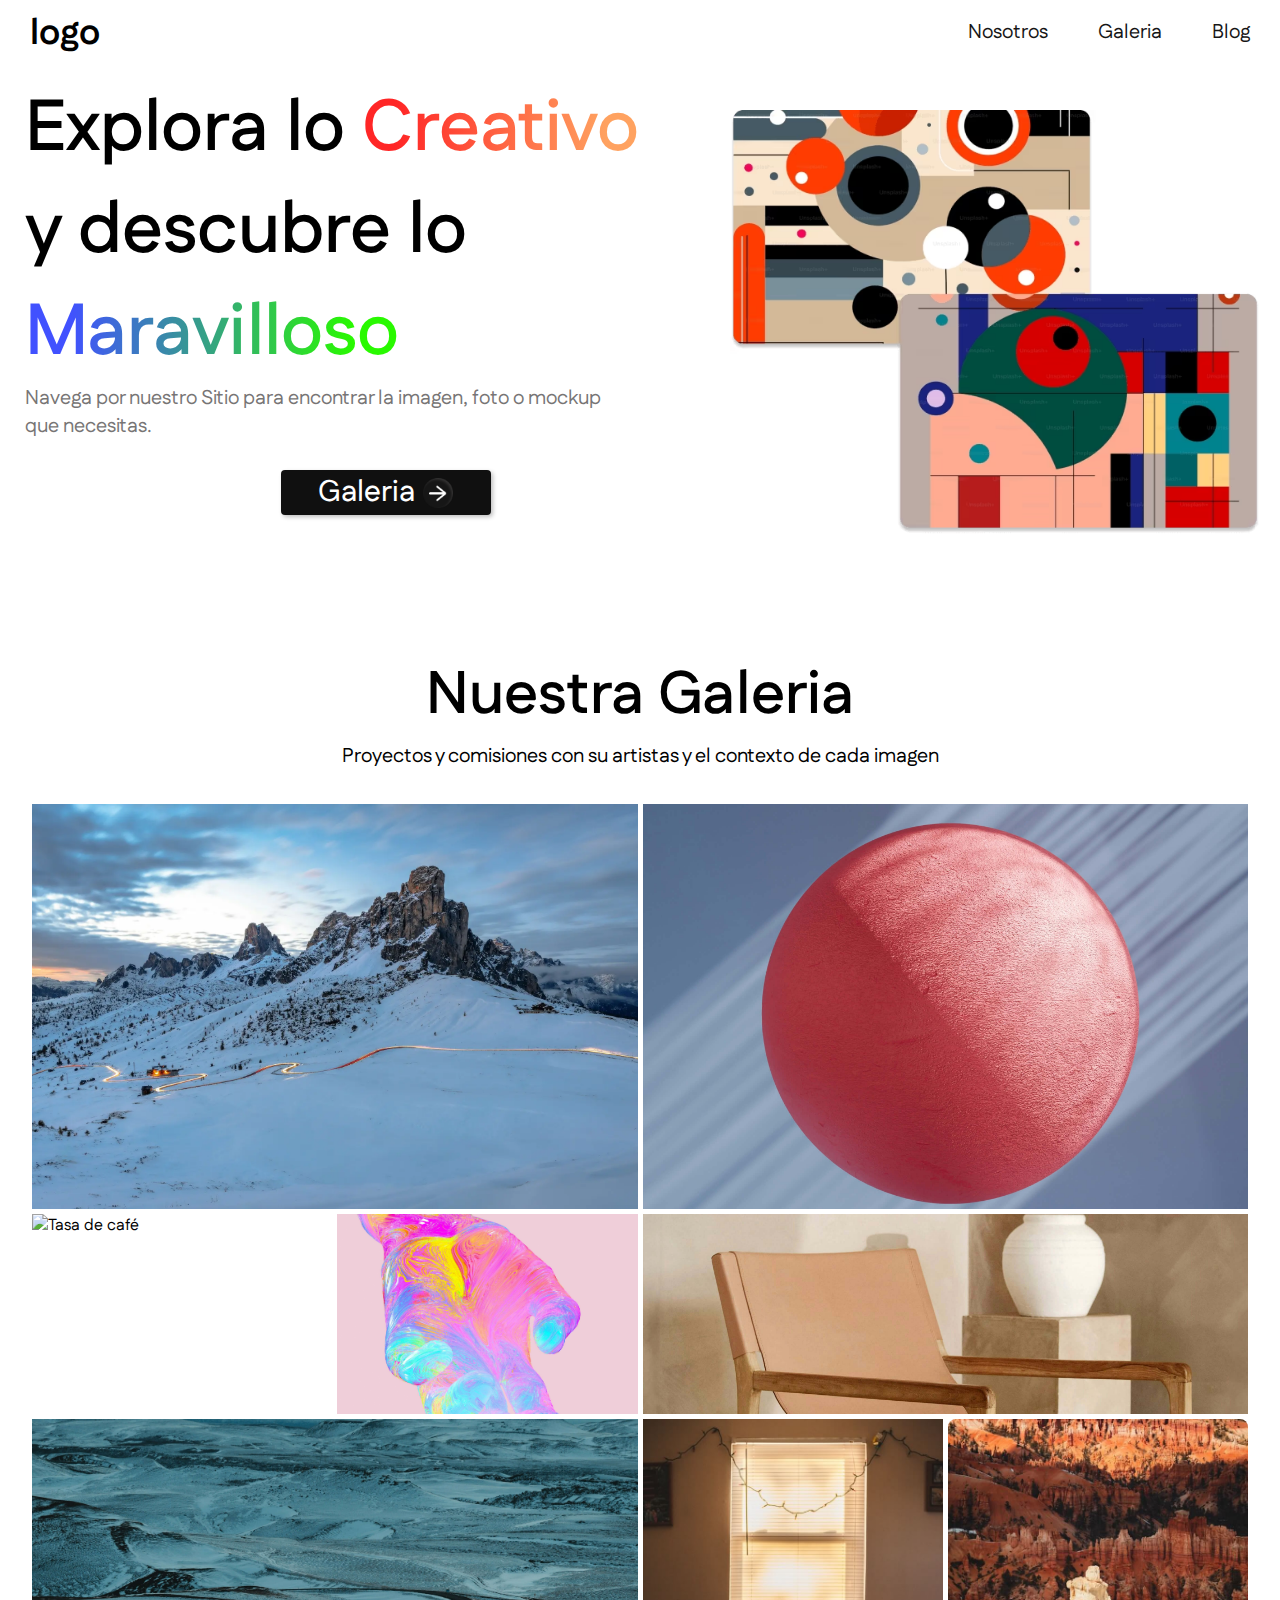
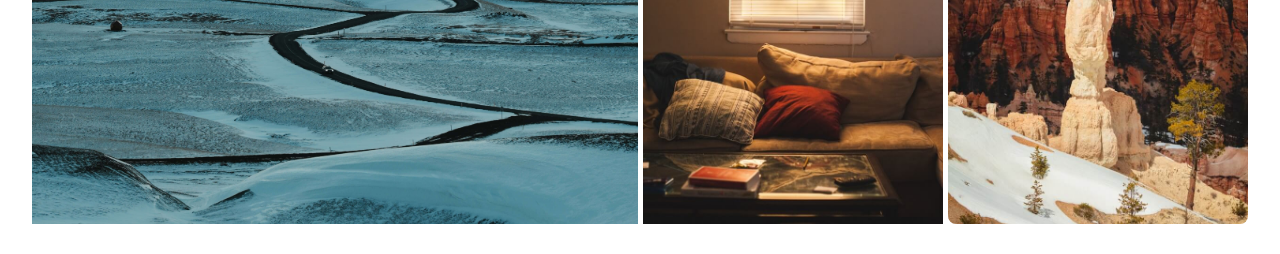
==== index.html @ 25e41072 "Correccion de html" ====
<!DOCTYPE html>
<html lang="en">
  <head>
    <meta charset="UTF-8" />
    <meta name="viewport" content="width=device-width, initial-scale=1.0" />
    <title>Galeria de imagen</title>
    <link rel="stylesheet" href="src/styles.css" />
  </head>
  <body>
    <header class="header-main">
      <section class="header1">
        <h1 class="logo">logo</h1>
        <article class="Descripcion">
          <div class="header__title">
            <h2 class="title">
              Explora lo <span class="desta1">Creativo</span> <br />
              y descubre lo
              <span class="desta2">Maravilloso</span>
            </h2>
          </div>
          <p class="paragraph">
            Navega por nuestro Sitio para encontrar la imagen, foto o mockup que
            necesitas.
          </p>
          <div class="section-btn">
            <button type="button" class="btn">
              Galeria
              <img src="img/Arrow2.png" class="arrow" alt="icon-arrow" />
            </button>
          </div>
        </article>
      </section>

      <section class="header2">
        <nav class="navigation">
          <a href="#" class="navi">Nosotros</a>
          <a href="#" class="navi">Galeria</a>
          <a href="#" class="navi">Blog</a>
        </nav>

        <picture class="group-img">
          <source srcset="/img/Imagenes-header.avif" type="image/avif" />
          <source srcset="/img/Imagenes-header.webp" type="image/webp" />
          <img
            src="/img/Imagenes-header.png"
            class="header__img"
            alt="Imagen del header"
          />
        </picture>
      </section>
    </header>

    <section class="Galeria">
      <div class="galery-description">
        <h1 class="galery__title">Nuestra Galeria</h1>
        <p class="galery__paragraph">
          Proyectos y comisiones con su artistas y el contexto de cada imagen
        </p>
      </div>

      <div class="seccion-imagenes">
        <img
          src="/img/Fondo de nieve.webp"
          sizes="(max-width: 768px) 100vw, (max-width: 1200px) 50vw, 25vw"
          class="main__imagenes img1"
          loading="lazy"
          alt="Fondo de nieve"
        />
        <img
          src="/img/Circulo.jpg"
          sizes="(max-width: 768px) 100vw, (max-width: 1200px) 50vw, 25vw"
          class="main__imagenes img2"
          loading="lazy"
          alt="Círculo"
        />
        <img
          src="/img/tasa de cafe.jpg"
          sizes="(max-width: 768px) 100vw, (max-width: 1200px) 50vw, 25vw"
          class="main__imagenes img3"
          loading="lazy"
          alt="Tasa de café"
        />
        <img
          src="/img/Ilustracion de mano.jpg"
          sizes="(max-width: 768px) 100vw, (max-width: 1200px) 50vw, 25vw"
          class="main__imagenes img4"
          loading="lazy"
          alt="Ilustración de mano"
        />
        <img
          src="/img/Silla calida.jpg"
          sizes="(max-width: 768px) 100vw, (max-width: 1200px) 50vw, 25vw"
          class="main__imagenes img5"
          loading="lazy"
          alt="Silla cálida"
        />
        <img
          src="/img/Desierto.jpg"
          sizes="(max-width: 768px) 100vw, (max-width: 1200px) 50vw, 25vw"
          class="main__imagenes img6"
          loading="lazy"
          alt="Desierto"
        />
        <img
          src="/img/interior.jpg"
          sizes="(max-width: 768px) 100vw, (max-width: 1200px) 50vw, 25vw"
          class="main__imagenes img7"
          loading="lazy"
          alt="Interior"
        />
        <img
          src="/img/Montaña.jpg"
          sizes="(max-width: 768px) 100vw, (max-width: 1200px) 50vw, 25vw"
          class="main__imagenes img8"
          loading="lazy"
          alt="Montaña"
        />
      </div>
    </section>

    <div id="modalOverlay" class="modal-overlay"></div>
    <div class="modal-content" id="mainModal">
      <img src="/svg/circle-x.svg" alt="close" class="close" />
      <img
        src="/img/tasa de cafe.jpg"
        alt="Imagen seleccionada"
        class="image-select"
      />

      <picture class="modal-Icons">
        <img src="/svg/share.svg" alt="Share icons" class="modal__icon icon1" id="shareIcon"/>
        <img src="/svg/heart.svg" alt="Heart Icon" class="modal__icon" id="heartIcon" />
        <img src="/svg/user-check.svg" alt="User Icons" class="modal__icon icon3" id="userIcon"/>
      </picture>

      <div class="modal-description">
        <div class="modal-title">
          <h2 class="name-img">Nombre de la imagen</h2>
          <img src="/svg/img.svg" alt="icon img" />
        </div>

        <p class="paragraph__img">Lorem ipsum</p>

        <div class="creator">
          <p class="name-creator">Nombe del creador</p>
          <figure class="img-creator">
            <img
              src="/img/perfiles/Perfil3.jpg"
              alt="perfil"
              class="creator__perfil"
            />
          </figure>
        </div>
      </div>
    </div>
  </body>
  <script src="src/main.js"></script>
</html>
---- src/styles.css ----
* {
  margin: 0;
  box-sizing: border-box;
}

@font-face {
  font-family: "Fustat";
  src: url(../tipografias/Fustat-VariableFont_wght.ttf) format("opentype");
  font-display: swap;
}

body {
  font-family: "Fustat";
}

.header-main {
  display: flex;
  height: auto;
  justify-content: space-between;
  align-items: flex-start;
  gap: 4px;
  margin-bottom: 100px;
}

/* todo: Header uno */
.header1 {
  display: flex;
  padding: 8px 0px;
  width: 100%;
  flex-direction: column;
  justify-content: center;
  align-items: flex-start;
  gap: 4px;
}

.logo {
  position: absolute;
  left: 30px;
  top: 8px;
  font-size: 36px;
}

.Descripcion {
  display: flex;
  padding: 70px 0 0 25px;
  flex-direction: column;
  justify-content: center;
  align-items: flex-start;
  flex: 1 0 0;
  align-self: stretch;
}

.header__title {
  display: flex;
  align-items: center;
  gap: 4px;
  align-self: stretch;
  color: black;
}

.title {
  font-size: 72px;
  font-style: normal;
  font-weight: 600;
  line-height: normal;
}

.desta1 {
  background: linear-gradient(270deg, #ffa260 11.78%, #ff2626 88.22%);
  background-clip: text;
  -webkit-background-clip: text;
  -webkit-text-fill-color: transparent;
}

.desta2 {
  background: linear-gradient(270deg, #29f900 12%, #4151ff 88%);
  background-clip: text;
  -webkit-background-clip: text;
  -webkit-text-fill-color: transparent;
}

.paragraph {
  color: #777575;
  font-size: 20px;
  font-weight: 400;
  margin-bottom: 30px;
  width: 80%;
}

.section-btn {
  display: flex;
  justify-content: center;
  align-items: center;
  gap: 4px;
  align-self: stretch;
}

.btn {
  display: flex;
  width: 210px;
  align-items: center;
  justify-content: center;
  border: none;
  border-radius: 4px;
  background: #101010;
  color: white;
  font-size: 30px;
  font-weight: 500;
  font-family: "Fustat";
  box-shadow: 2px 2px 4px rgba(0, 0, 0, 0.25);
  gap: 8px;
}

.arrow {
  width: 30px;
  height: 30px;
}

/* todo: Header dos */
.header2 {
  width: 100%;
  display: flex;
  padding: 8px 0;
  flex-direction: column;
  align-items: flex-start;
  gap: 4px;
  flex: 1 0 0;
  align-self: stretch;
}

.navigation {
  display: flex;
  padding: 10px 30px;
  justify-content: flex-end;
  align-items: center;
  gap: 50px;
  align-self: stretch;
}

.navi {
  color: #161616;
  font-size: 20px;
  font-weight: 400;
  text-decoration: none;
}

.header__img {
  position: relative;
  right: 20px;
  top: 50px;
  width: 530px;
  height: 424px;
}

/* todo: Seccion de Imagenes */
.Galeria {
  display: flex;
  height: auto;
  padding: 30px 0 0;
  flex-direction: column;
  align-items: center;
  gap: 4px;
  align-self: stretch;
}

.galery-description {
  display: flex;
  width: 780px;
  flex-direction: column;
  justify-content: center;
  align-items: center;
  gap: 4px;
}

.galery__title {
  font-size: 60px;
  font-weight: 600;
}

.galery__paragraph {
  font-size: 20px;
  font-weight: 400;
}

.seccion-imagenes {
  display: grid;
  width: 95%;
  margin: 30px 0px;
  grid-template-columns: repeat(4, 1fr);
  grid-template-rows: 200px 200px 200px 200px 200px;
  grid-template-areas:
    "img1 img1 img2 img2"
    "img1 img1 img2 img2"
    "img3 img4 img5 img5"
    "img6 img6 img7 img8"
    "img6 img6 img7 img8";
  gap: 5px;
}

.seccion-imagenes .main__imagenes {
  width: 100%;
  height: 100%;
  object-fit: cover; /* Ajusta las imágenes al espacio asignado */
  display: block; /* Soluciona problemas de imágenes inline */
}

.main__imagenes:hover {
  cursor: pointer;
}

.img1 {
  grid-area: img1;
}
.img2 {
  grid-area: img2;
}
.img3 {
  grid-area: img3;
}
.img4 {
  grid-area: img4;
}
.img5 {
  grid-area: img5;
}
.img6 {
  grid-area: img6;
}
.img7 {
  grid-area: img7;
}
.img8 {
  grid-area: img8;
  border-radius: 8px;
}

/* todo: Modal */

.modal-content {
  position: relative;
  background-color: #fff5bca1;
  display: flex;
  width: 1200px;
  height: 550px;
  padding: 20px;
  margin: 0 auto;
  align-items: flex-start;
  gap: 50px;
  border-radius: 24px;
}

.modal-overlay {
  display: none; /* Oculto por defecto */
  position: fixed;
  top: 0;
  left: 0;
  width: 100vw;
  height: 100vh;
  background-color: rgba(0, 0, 0, 0.6); /* Oscuridad con opacidad */
  z-index: 99; /* Debe estar debajo del modal pero sobre el contenido de la página */
}

/* Mostrar el overlay cuando el modal está visible */
.modal-overlay.active {
  display: block;
}

#mainModal {
  display: none;
  position: fixed;
  top: 50%;
  left: 50%;
  transform: translate(-50%, -50%);
  z-index: 100;
  background: #fff;
  border-radius: 8px;
  box-shadow: 0 4px 10px rgba(0, 0, 0, 0.3);
}

.close {
  position: absolute;
  right: 20px;
  top: 10px;
}

.close:hover {
  cursor: pointer;
}

.image-select {
  width: 545px;
  height: 510px;
  max-width: 560px;
  align-self: stretch;
  border-radius: 8px;
}

.modal-description {
  display: flex;
  width: 575px;
  height: fit-content;
  padding: 3px 0px;
  flex-direction: column;
  justify-content: center;
  align-items: center;
  gap: 30px;
}

.modal-title {
  display: flex;
  padding-top: 40px;
  justify-content: center;
  align-items: center;
  gap: 4px;
  align-self: stretch;
}

.name-img {
  font-size: 30px;
}

.modal-Icons {
  display: flex;
  width: 30px;
  flex-direction: column;
  align-items: flex-start;
  gap: 15px;
  position: absolute;
  left: 575px;
  bottom: 19.509px;
}

.modal-Icons:hover {
  cursor: pointer;
}

.creator {
  display: flex;
  height: 61px;
  padding: 4px;
  justify-content: flex-end;
  align-items: center;
  gap: 4px;
  align-self: stretch;
}

.img-creator {
  width: 50px;
  height: 50px;
}

.name-creator {
  font-family: Fustat;
  font-size: 16px;
  font-weight: 600;
}

.creator__perfil {
  width: 50px;
  height: 50px;
  border-radius: 50px;
  background-size: cover;
}

@media (max-width: 537px) {
  .header-main {
    display: flex;
    flex-direction: column;
    width: auto;
    margin: 0 auto 70px;
    gap: 0;
  }

  .Descripcion {
    padding: 70px 0 10px;
    text-align: center;
  }

  .title {
    font-size: 48px;
  }

  .group-img {
    margin: 0 auto;
  }
  .header__img {
    position: static;
    width: 350px;
    height: 300px;
  }

  .btn {
    width: auto;
    padding: 4px 30px;
    font-size: 24px;
  }

  .navigation {
    position: absolute;
    top: 10px;
    right: 0;
    gap: 20px;
  }

  .Galeria {
    padding: 0;
  }

  .galery-description {
    width: 100%;
    padding: 0px 20px;
  }

  .galery__title {
    font-size: 48px;
  }

  .galery__paragraph {
    text-align: center;
    width: 90%;
    font-size: 20px;
  }

  .seccion-imagenes {
    grid-template-rows: 150px 150px 150px 150px;
    grid-template-areas:
      "img1 img1 img2 img2"
      "img1 img1 img2 img2"
      "img3 img4 img5 img5"
      "img6 img6 img7 img8";
    gap: 5px;
  }

  .modal-content {
    background-color: #fff5bca1;
    display: flex;
    flex-direction: column-reverse;
    width: 90%;
    height: 67%;
    padding: 5px 20px;
    gap: 20px;
    justify-content: flex-end;
  }

  .modal-description {
    width: auto;
    gap: 10px;
  }

  .modal-title {
    padding: inherit;
  }

  .name-img {
    font-size: 24px;
  }

  .paragraph__img {
    font-size: 16px;
  }

  .image-select {
    display: none;
  }

  .creator {
    position: absolute;
    bottom: 2px;
    right: 10px;
  }

  .modal-Icons {
    flex-direction: row;
    left: 10px;
    bottom: 10px;
  }
}

@media (max-width: 375px) {
  .logo {
    left: 10px;
  }

  .title {
    font-size: 40px;
  }

  .paragraph {
    font-size: 18px;
  }

  .navigation {
    top: 20px;
    right: 10px;
    padding: 0px;
  }

  .navi {
    font-size: 16px;
  }

  .header__img {
    left: 10px;
  }

  .galery__title {
    text-align: center;
    font-size: 40px;
  }

  .galery-description {
    margin: 0 auto;
    padding: 0 10px;
    gap: 0px;
  }

  .modal-content {
    height: 72%;
    padding: 5px 20px;
    gap: 20px;

  }
}

@media (width: 768px) {

  .title {
    font-size: 60px;
  }

  .paragraph {
    width: 100%;
  }

  .header__img {
    left: 5px;
    width: 440px;
    height: 400px;
  }
}
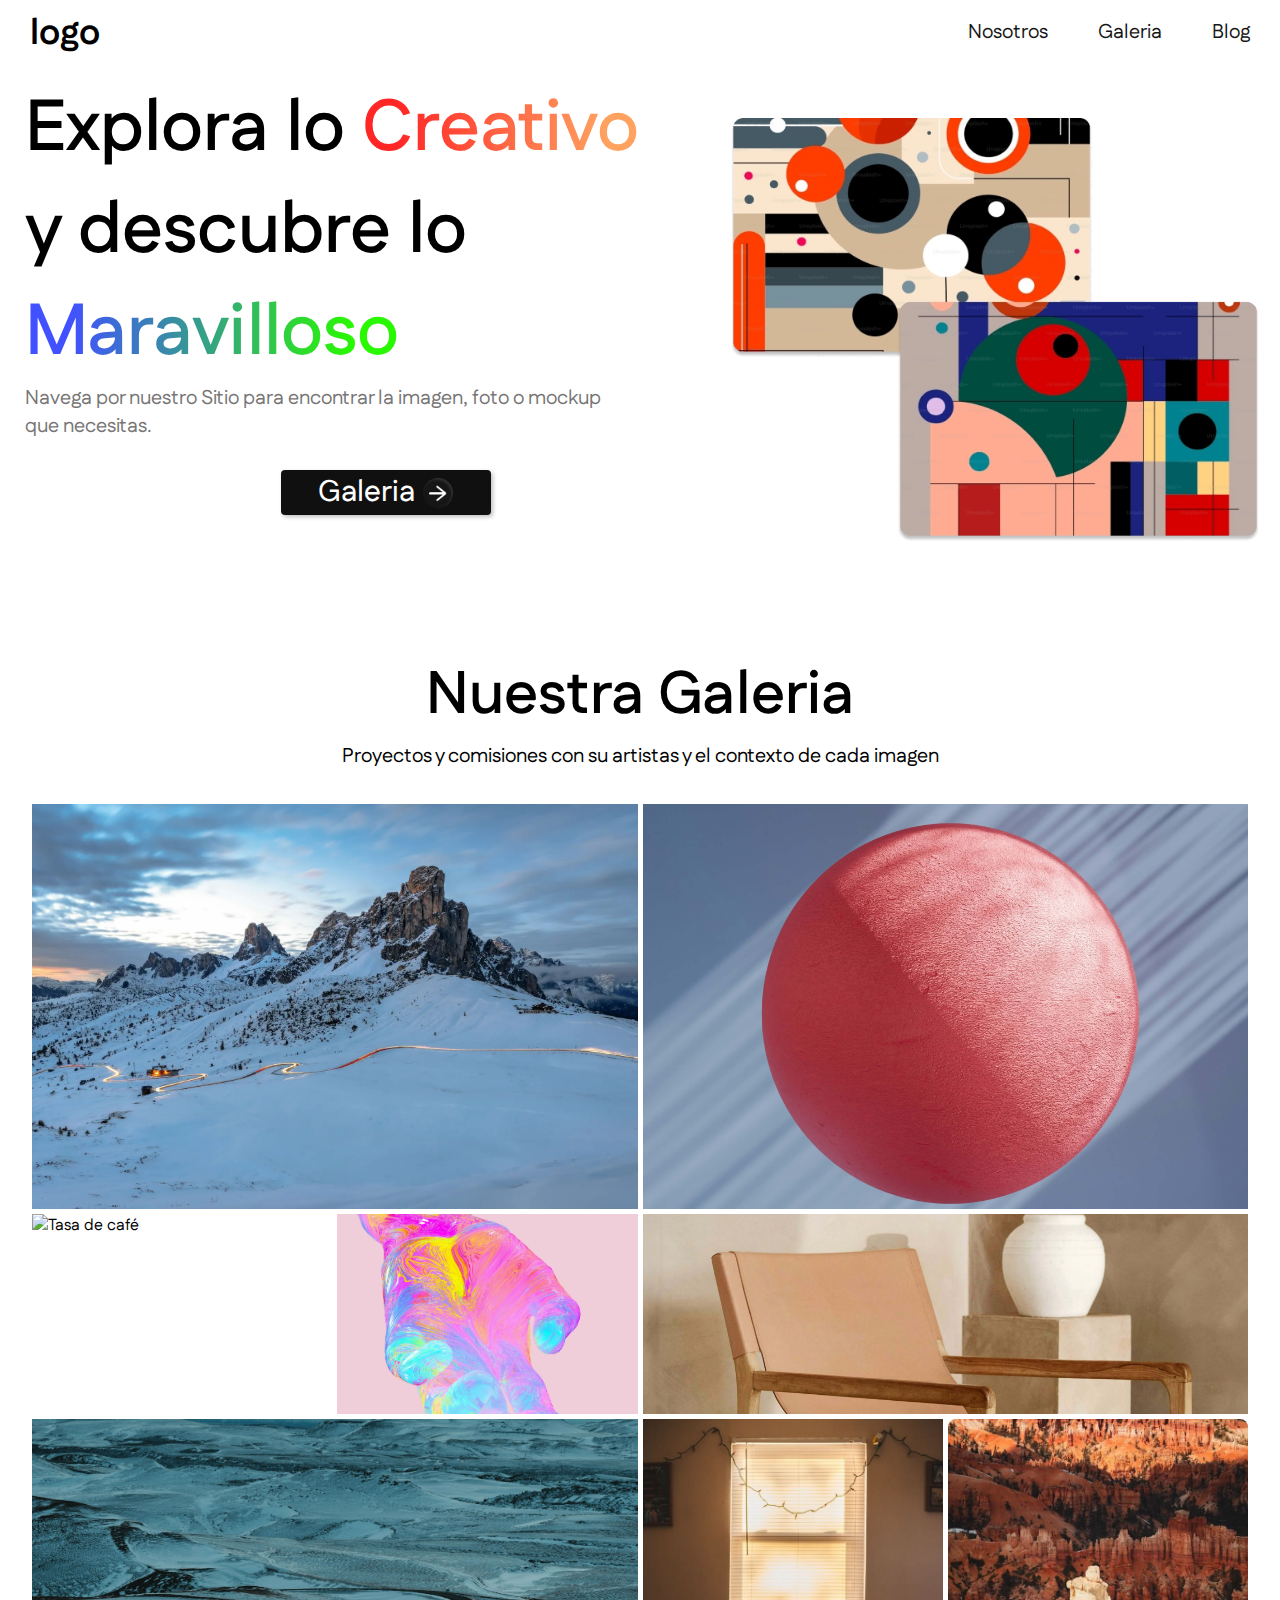
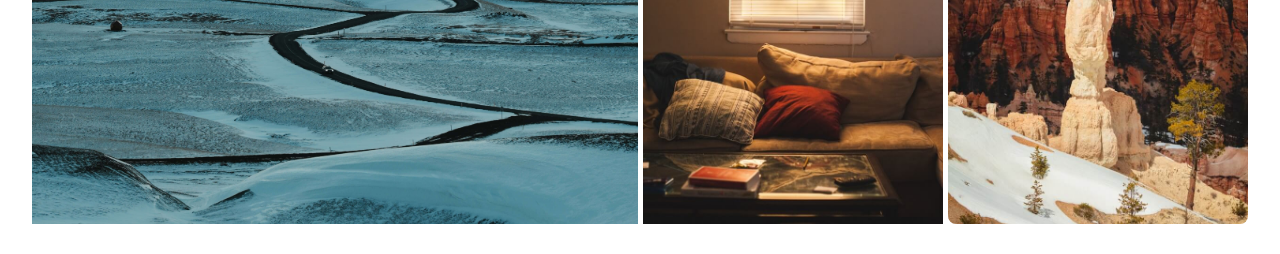
==== commit 61323288: "Corregit imagenes" ====
--- a/index.html
+++ b/index.html
@@ -38,15 +38,13 @@
           <a href="#" class="navi">Blog</a>
         </nav>
 
-        <picture class="group-img">
-          <source srcset="/img/Imagenes-header.avif" type="image/avif" />
-          <source srcset="/img/Imagenes-header.webp" type="image/webp" />
-          <img
-            src="/img/Imagenes-header.png"
-            class="header__img"
-            alt="Imagen del header"
-          />
-        </picture>
+        <source srcset="img/Imagenes-header.avif" type="image/avif" />
+        <source srcset="img/Imagenes-header.webp" type="image/webp" />
+        <img
+          src="img/Imagenes-header.webp"
+          class="header__img"
+          alt="Imagen del header"
+        />
       </section>
     </header>
 
@@ -60,56 +58,56 @@
 
       <div class="seccion-imagenes">
         <img
-          src="/img/Fondo de nieve.webp"
+          src="img/Fondo de nieve.webp"
           sizes="(max-width: 768px) 100vw, (max-width: 1200px) 50vw, 25vw"
           class="main__imagenes img1"
           loading="lazy"
           alt="Fondo de nieve"
         />
         <img
-          src="/img/Circulo.jpg"
+          src="img/Circulo.jpg"
           sizes="(max-width: 768px) 100vw, (max-width: 1200px) 50vw, 25vw"
           class="main__imagenes img2"
           loading="lazy"
           alt="Círculo"
         />
         <img
-          src="/img/tasa de cafe.jpg"
+          src="img/tasa de cafe.jpg"
           sizes="(max-width: 768px) 100vw, (max-width: 1200px) 50vw, 25vw"
           class="main__imagenes img3"
           loading="lazy"
           alt="Tasa de café"
         />
         <img
-          src="/img/Ilustracion de mano.jpg"
+          src="img/Ilustracion de mano.jpg"
           sizes="(max-width: 768px) 100vw, (max-width: 1200px) 50vw, 25vw"
           class="main__imagenes img4"
           loading="lazy"
           alt="Ilustración de mano"
         />
         <img
-          src="/img/Silla calida.jpg"
+          src="img/Silla calida.jpg"
           sizes="(max-width: 768px) 100vw, (max-width: 1200px) 50vw, 25vw"
           class="main__imagenes img5"
           loading="lazy"
           alt="Silla cálida"
         />
         <img
-          src="/img/Desierto.jpg"
+          src="img/Desierto.jpg"
           sizes="(max-width: 768px) 100vw, (max-width: 1200px) 50vw, 25vw"
           class="main__imagenes img6"
           loading="lazy"
           alt="Desierto"
         />
         <img
-          src="/img/interior.jpg"
+          src="img/interior.jpg"
           sizes="(max-width: 768px) 100vw, (max-width: 1200px) 50vw, 25vw"
           class="main__imagenes img7"
           loading="lazy"
           alt="Interior"
         />
         <img
-          src="/img/Montaña.jpg"
+          src="img/Montaña.jpg"
           sizes="(max-width: 768px) 100vw, (max-width: 1200px) 50vw, 25vw"
           class="main__imagenes img8"
           loading="lazy"
@@ -120,23 +118,38 @@
 
     <div id="modalOverlay" class="modal-overlay"></div>
     <div class="modal-content" id="mainModal">
-      <img src="/svg/circle-x.svg" alt="close" class="close" />
+      <img src="svg/circle-x.svg" alt="close" class="close" />
       <img
-        src="/img/tasa de cafe.jpg"
+        src="img/tasa de cafe.jpg"
         alt="Imagen seleccionada"
         class="image-select"
       />
 
       <picture class="modal-Icons">
-        <img src="/svg/share.svg" alt="Share icons" class="modal__icon icon1" id="shareIcon"/>
-        <img src="/svg/heart.svg" alt="Heart Icon" class="modal__icon" id="heartIcon" />
-        <img src="/svg/user-check.svg" alt="User Icons" class="modal__icon icon3" id="userIcon"/>
+        <img
+          src="svg/share.svg"
+          alt="Share icons"
+          class="modal__icon icon1"
+          id="shareIcon"
+        />
+        <img
+          src="svg/heart.svg"
+          alt="Heart Icon"
+          class="modal__icon"
+          id="heartIcon"
+        />
+        <img
+          src="svg/user-check.svg"
+          alt="User Icons"
+          class="modal__icon icon3"
+          id="userIcon"
+        />
       </picture>
 
       <div class="modal-description">
         <div class="modal-title">
           <h2 class="name-img">Nombre de la imagen</h2>
-          <img src="/svg/img.svg" alt="icon img" />
+          <img src="svg/img.svg" alt="icon img" />
         </div>
 
         <p class="paragraph__img">Lorem ipsum</p>
@@ -145,7 +158,7 @@
           <p class="name-creator">Nombe del creador</p>
           <figure class="img-creator">
             <img
-              src="/img/perfiles/Perfil3.jpg"
+              src="img/perfiles/Perfil3.jpg"
               alt="perfil"
               class="creator__perfil"
             />
